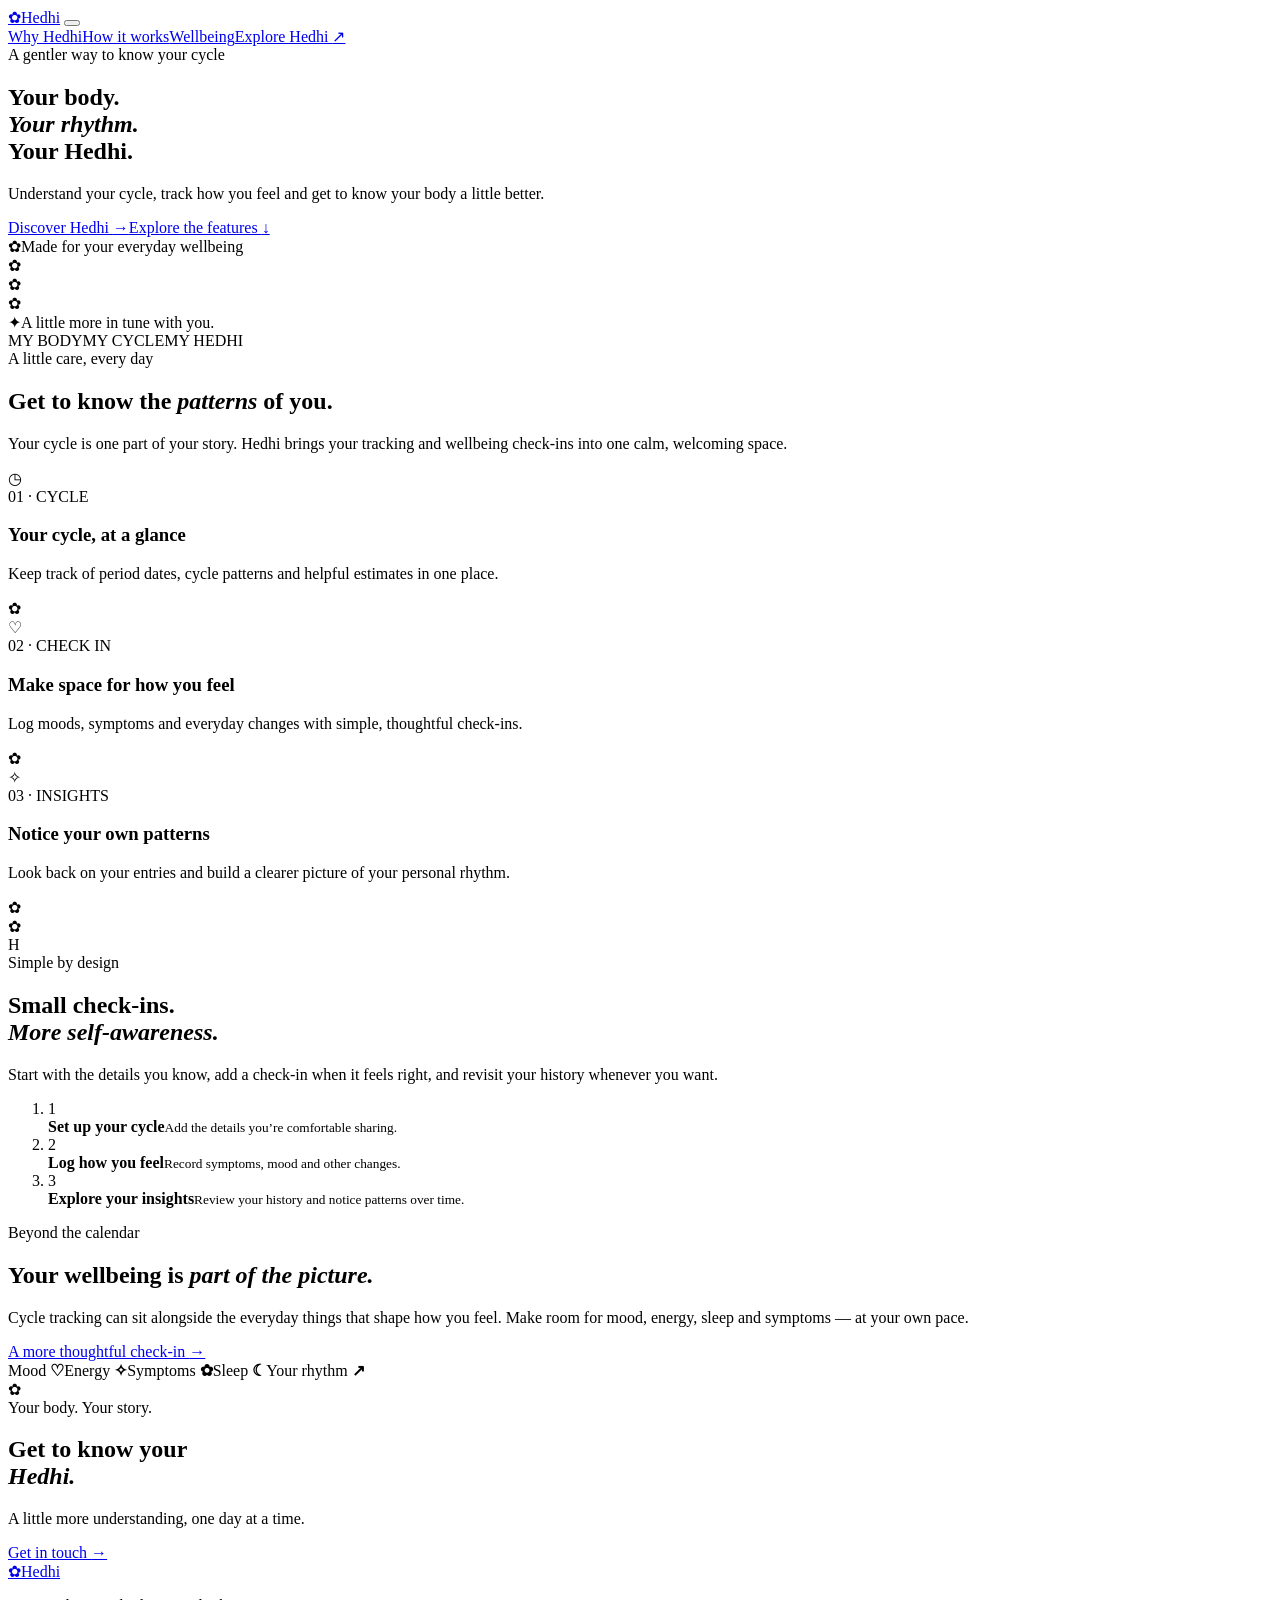
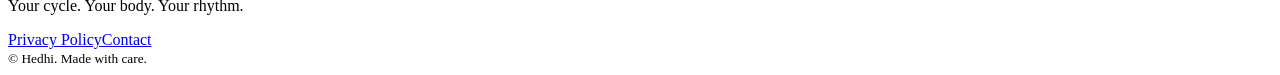
==== index.html @ 860b9f0c "Create Hedhi website homepage" ====
<!doctype html>
<html lang="en-GB">
<head>
  <meta charset="utf-8">
  <meta name="viewport" content="width=device-width, initial-scale=1">
  <meta name="theme-color" content="#fff8fd">
  <meta name="description" content="Hedhi helps you understand your cycle, notice patterns and check in with your wellbeing.">
  <title>Hedhi — Your cycle, your rhythm</title>
  <link rel="icon" href="assets/favicon.svg" type="image/svg+xml">
  <link rel="preconnect" href="https://fonts.googleapis.com">
  <link rel="preconnect" href="https://fonts.gstatic.com" crossorigin>
  <link href="https://fonts.googleapis.com/css2?family=Nunito:wght@400;500;600;700;800;900&display=swap" rel="stylesheet">
  <link rel="stylesheet" href="styles.css">
</head>
<body>
  <header class="site-header">
    <a class="brand" href="index.html" aria-label="Hedhi home"><span class="brand-mark">✿</span><span>Hedhi</span></a>
    <button class="menu-toggle" aria-label="Open navigation" aria-expanded="false"><span></span><span></span></button>
    <nav class="main-nav" aria-label="Main navigation">
      <a href="#features">Why Hedhi</a><a href="#how-it-works">How it works</a><a href="#wellbeing">Wellbeing</a><a class="nav-cta" href="#get-started">Explore Hedhi <span>↗</span></a>
    </nav>
  </header>

  <main>
    <section class="hero">
      <div class="hero-copy">
        <span class="eyebrow"><span class="eyebrow-dot"></span> A gentler way to know your cycle</span>
        <h1>Your body.<br><em>Your rhythm.</em><br>Your Hedhi.</h1>
        <p class="hero-lede">Understand your cycle, track how you feel and get to know your body a little better.</p>
        <div class="hero-actions"><a class="button button-primary" href="#get-started">Discover Hedhi <span>→</span></a><a class="text-link" href="#features">Explore the features <span>↓</span></a></div>
        <div class="hero-note"><span class="note-flower">✿</span><span>Made for your everyday wellbeing</span></div>
      </div>
      <div class="hero-art" aria-label="Illustration of a woman with flowing curly hair">
        <div class="art-orbit orbit-one"></div><div class="art-orbit orbit-two"></div>
        <div class="art-flower flower-a">✿</div><div class="art-flower flower-b">✿</div><div class="art-flower flower-c">✿</div>
        <div class="portrait">
          <div class="portrait-hair"></div><div class="portrait-face"><span class="eye eye-left"></span><span class="eye eye-right"></span><span class="smile"></span><span class="earring"></span></div>
          <div class="portrait-neck"></div><div class="portrait-top"></div><div class="portrait-shawl"></div>
        </div>
        <div class="art-caption"><span class="caption-spark">✦</span><span>A little more in tune with you.</span></div>
      </div>
      <div class="hero-bottom"><span>MY BODY</span><i></i><span>MY CYCLE</span><i></i><span>MY HEDHI</span></div>
    </section>

    <section class="intro section-wrap" id="features">
      <div class="section-heading"><span class="eyebrow">A little care, every day</span><h2>Get to know the <em>patterns</em> of you.</h2><p>Your cycle is one part of your story. Hedhi brings your tracking and wellbeing check-ins into one calm, welcoming space.</p></div>
      <div class="feature-grid">
        <article class="feature-card feature-pink"><div class="feature-icon">◷</div><span class="card-kicker">01 · CYCLE</span><h3>Your cycle, at a glance</h3><p>Keep track of period dates, cycle patterns and helpful estimates in one place.</p><span class="card-flower">✿</span></article>
        <article class="feature-card feature-lilac"><div class="feature-icon">♡</div><span class="card-kicker">02 · CHECK IN</span><h3>Make space for how you feel</h3><p>Log moods, symptoms and everyday changes with simple, thoughtful check-ins.</p><span class="card-flower">✿</span></article>
        <article class="feature-card feature-cream"><div class="feature-icon">✧</div><span class="card-kicker">03 · INSIGHTS</span><h3>Notice your own patterns</h3><p>Look back on your entries and build a clearer picture of your personal rhythm.</p><span class="card-flower">✿</span></article>
      </div>
    </section>

    <section class="how-section" id="how-it-works"><div class="section-wrap how-inner"><div class="how-art"><div class="moon-shape"></div><div class="how-flower">✿</div><div class="how-letter">H</div></div><div class="how-copy"><span class="eyebrow">Simple by design</span><h2>Small check-ins.<br><em>More self-awareness.</em></h2><p>Start with the details you know, add a check-in when it feels right, and revisit your history whenever you want.</p><ol class="steps"><li><span>1</span><div><strong>Set up your cycle</strong><small>Add the details you’re comfortable sharing.</small></div></li><li><span>2</span><div><strong>Log how you feel</strong><small>Record symptoms, mood and other changes.</small></div></li><li><span>3</span><div><strong>Explore your insights</strong><small>Review your history and notice patterns over time.</small></div></li></ol></div></div></section>

    <section class="wellbeing section-wrap" id="wellbeing"><div class="wellbeing-copy"><span class="eyebrow">Beyond the calendar</span><h2>Your wellbeing is <em>part of the picture.</em></h2><p>Cycle tracking can sit alongside the everyday things that shape how you feel. Make room for mood, energy, sleep and symptoms — at your own pace.</p><a class="text-link" href="#get-started">A more thoughtful check-in <span>→</span></a></div><div class="wellbeing-tags"><span class="tag tag-one">Mood <b>♡</b></span><span class="tag tag-two">Energy <b>✧</b></span><span class="tag tag-three">Symptoms <b>✿</b></span><span class="tag tag-four">Sleep <b>☾</b></span><span class="tag tag-five">Your rhythm <b>↗</b></span></div></section>

    <section class="closing" id="get-started"><div class="closing-flower">✿</div><span class="eyebrow">Your body. Your story.</span><h2>Get to know your<br><em>Hedhi.</em></h2><p>A little more understanding, one day at a time.</p><a class="button button-light" href="mailto:hello@bigman.co.ke?subject=Tell%20me%20about%20Hedhi">Get in touch <span>→</span></a></section>
  </main>

  <footer class="site-footer"><a class="brand footer-brand" href="index.html"><span class="brand-mark">✿</span><span>Hedhi</span></a><p>Your cycle. Your body. Your rhythm.</p><div class="footer-links"><a href="privacy.html">Privacy Policy</a><a href="mailto:hello@bigman.co.ke">Contact</a></div><small>© <span id="year"></span> Hedhi. Made with care.</small></footer>
  <script src="script.js"></script>
</body>
</html>
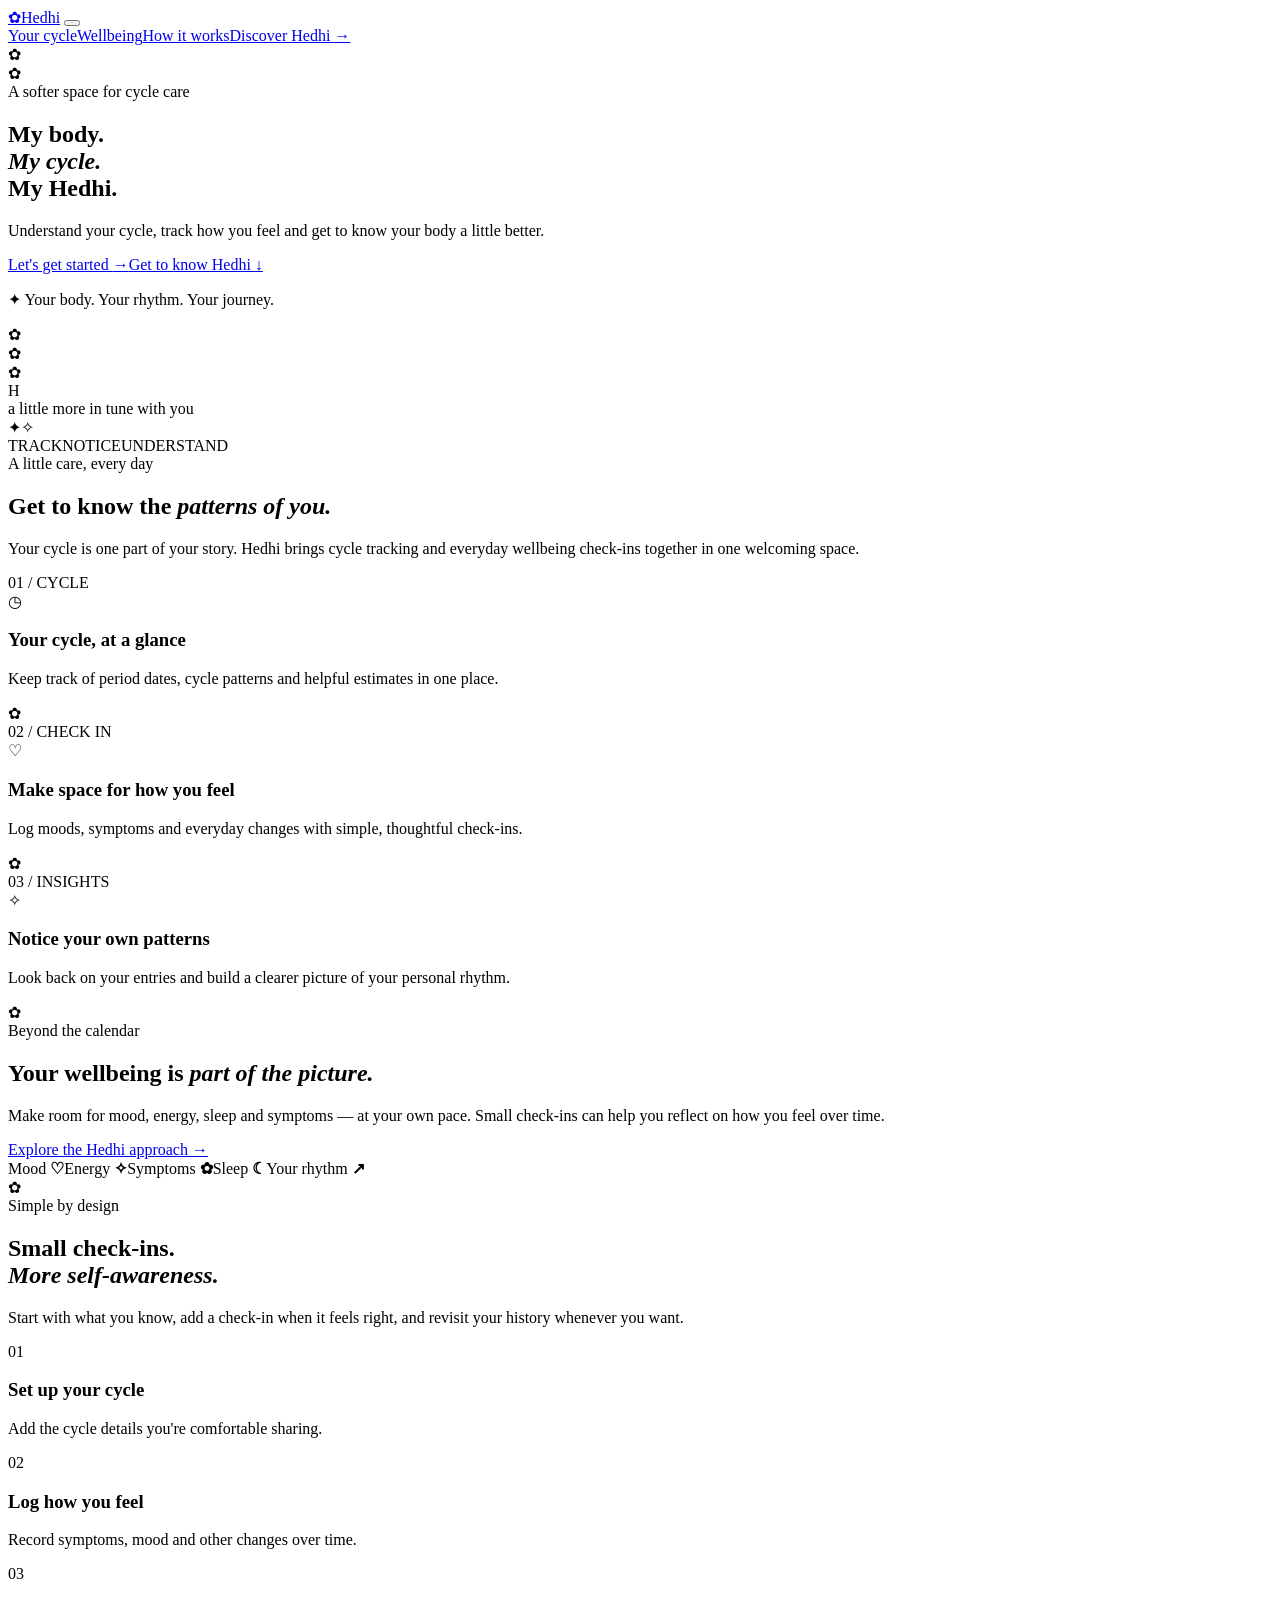
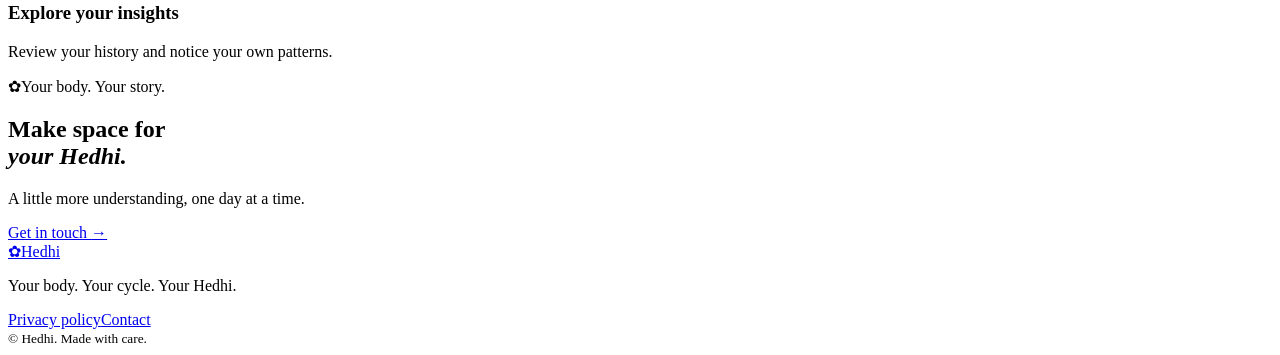
==== commit e82811c4: "Refresh Hedhi website to match app identity" ====
--- a/index.html
+++ b/index.html
@@ -4,8 +4,8 @@
   <meta charset="utf-8">
   <meta name="viewport" content="width=device-width, initial-scale=1">
   <meta name="theme-color" content="#fff8fd">
-  <meta name="description" content="Hedhi helps you understand your cycle, notice patterns and check in with your wellbeing.">
-  <title>Hedhi — Your cycle, your rhythm</title>
+  <meta name="description" content="Meet Hedhi: a gentler space to understand your cycle, track how you feel and get to know your body.">
+  <title>Hedhi — Your body. Your cycle. Your Hedhi.</title>
   <link rel="icon" href="assets/favicon.svg" type="image/svg+xml">
   <link rel="preconnect" href="https://fonts.googleapis.com">
   <link rel="preconnect" href="https://fonts.gstatic.com" crossorigin>
@@ -14,51 +14,44 @@
 </head>
 <body>
   <header class="site-header">
-    <a class="brand" href="index.html" aria-label="Hedhi home"><span class="brand-mark">✿</span><span>Hedhi</span></a>
-    <button class="menu-toggle" aria-label="Open navigation" aria-expanded="false"><span></span><span></span></button>
-    <nav class="main-nav" aria-label="Main navigation">
-      <a href="#features">Why Hedhi</a><a href="#how-it-works">How it works</a><a href="#wellbeing">Wellbeing</a><a class="nav-cta" href="#get-started">Explore Hedhi <span>↗</span></a>
+    <a class="brand" href="index.html" aria-label="Hedhi home"><span class="brand-flower">✿</span><span>Hedhi</span></a>
+    <button class="menu-toggle" aria-label="Open navigation" aria-expanded="false" aria-controls="main-nav"><span></span><span></span></button>
+    <nav class="main-nav" id="main-nav" aria-label="Main navigation">
+      <a href="#your-cycle">Your cycle</a><a href="#wellbeing">Wellbeing</a><a href="#how-it-works">How it works</a><a class="nav-pill" href="#get-started">Discover Hedhi <span>→</span></a>
     </nav>
   </header>
-
   <main>
     <section class="hero">
+      <div class="hero-flower flower-left">✿</div><div class="hero-flower flower-right">✿</div>
       <div class="hero-copy">
-        <span class="eyebrow"><span class="eyebrow-dot"></span> A gentler way to know your cycle</span>
-        <h1>Your body.<br><em>Your rhythm.</em><br>Your Hedhi.</h1>
+        <span class="eyebrow"><i></i> A softer space for cycle care</span>
+        <h1>My body.<br><em>My cycle.</em><br>My Hedhi.</h1>
+        <span class="headline-underline" aria-hidden="true"></span>
         <p class="hero-lede">Understand your cycle, track how you feel and get to know your body a little better.</p>
-        <div class="hero-actions"><a class="button button-primary" href="#get-started">Discover Hedhi <span>→</span></a><a class="text-link" href="#features">Explore the features <span>↓</span></a></div>
-        <div class="hero-note"><span class="note-flower">✿</span><span>Made for your everyday wellbeing</span></div>
+        <div class="hero-actions"><a class="button button-primary" href="#get-started">Let's get started <span>→</span></a><a class="quiet-link" href="#your-cycle">Get to know Hedhi <span>↓</span></a></div>
+        <p class="hero-footnote"><span>✦</span> Your body. Your rhythm. Your journey.</p>
       </div>
-      <div class="hero-art" aria-label="Illustration of a woman with flowing curly hair">
-        <div class="art-orbit orbit-one"></div><div class="art-orbit orbit-two"></div>
-        <div class="art-flower flower-a">✿</div><div class="art-flower flower-b">✿</div><div class="art-flower flower-c">✿</div>
-        <div class="portrait">
-          <div class="portrait-hair"></div><div class="portrait-face"><span class="eye eye-left"></span><span class="eye eye-right"></span><span class="smile"></span><span class="earring"></span></div>
-          <div class="portrait-neck"></div><div class="portrait-top"></div><div class="portrait-shawl"></div>
-        </div>
-        <div class="art-caption"><span class="caption-spark">✦</span><span>A little more in tune with you.</span></div>
+      <div class="hero-visual" aria-label="Decorative illustration inspired by Hedhi's floral identity">
+        <div class="visual-halo"></div><div class="visual-ring"></div>
+        <div class="visual-bloom bloom-one">✿</div><div class="visual-bloom bloom-two">✿</div><div class="visual-bloom bloom-three">✿</div>
+        <div class="visual-card"><div class="visual-monogram">H</div><div class="visual-word">a little more in tune with you</div></div>
+        <span class="visual-spark spark-one">✦</span><span class="visual-spark spark-two">✧</span>
       </div>
-      <div class="hero-bottom"><span>MY BODY</span><i></i><span>MY CYCLE</span><i></i><span>MY HEDHI</span></div>
+      <div class="hero-bottom"><span>TRACK</span><i></i><span>NOTICE</span><i></i><span>UNDERSTAND</span></div>
     </section>
-
-    <section class="intro section-wrap" id="features">
-      <div class="section-heading"><span class="eyebrow">A little care, every day</span><h2>Get to know the <em>patterns</em> of you.</h2><p>Your cycle is one part of your story. Hedhi brings your tracking and wellbeing check-ins into one calm, welcoming space.</p></div>
+    <section class="section section-cycle" id="your-cycle">
+      <div class="section-intro"><span class="eyebrow">A little care, every day</span><h2>Get to know the <em>patterns of you.</em></h2><p>Your cycle is one part of your story. Hedhi brings cycle tracking and everyday wellbeing check-ins together in one welcoming space.</p></div>
       <div class="feature-grid">
-        <article class="feature-card feature-pink"><div class="feature-icon">◷</div><span class="card-kicker">01 · CYCLE</span><h3>Your cycle, at a glance</h3><p>Keep track of period dates, cycle patterns and helpful estimates in one place.</p><span class="card-flower">✿</span></article>
-        <article class="feature-card feature-lilac"><div class="feature-icon">♡</div><span class="card-kicker">02 · CHECK IN</span><h3>Make space for how you feel</h3><p>Log moods, symptoms and everyday changes with simple, thoughtful check-ins.</p><span class="card-flower">✿</span></article>
-        <article class="feature-card feature-cream"><div class="feature-icon">✧</div><span class="card-kicker">03 · INSIGHTS</span><h3>Notice your own patterns</h3><p>Look back on your entries and build a clearer picture of your personal rhythm.</p><span class="card-flower">✿</span></article>
+        <article class="feature-card card-rose"><span class="feature-number">01 / CYCLE</span><div class="feature-symbol">◷</div><h3>Your cycle, at a glance</h3><p>Keep track of period dates, cycle patterns and helpful estimates in one place.</p><span class="card-decoration">✿</span></article>
+        <article class="feature-card card-lilac"><span class="feature-number">02 / CHECK IN</span><div class="feature-symbol">♡</div><h3>Make space for how you feel</h3><p>Log moods, symptoms and everyday changes with simple, thoughtful check-ins.</p><span class="card-decoration">✿</span></article>
+        <article class="feature-card card-cream"><span class="feature-number">03 / INSIGHTS</span><div class="feature-symbol">✧</div><h3>Notice your own patterns</h3><p>Look back on your entries and build a clearer picture of your personal rhythm.</p><span class="card-decoration">✿</span></article>
       </div>
     </section>
-
-    <section class="how-section" id="how-it-works"><div class="section-wrap how-inner"><div class="how-art"><div class="moon-shape"></div><div class="how-flower">✿</div><div class="how-letter">H</div></div><div class="how-copy"><span class="eyebrow">Simple by design</span><h2>Small check-ins.<br><em>More self-awareness.</em></h2><p>Start with the details you know, add a check-in when it feels right, and revisit your history whenever you want.</p><ol class="steps"><li><span>1</span><div><strong>Set up your cycle</strong><small>Add the details you’re comfortable sharing.</small></div></li><li><span>2</span><div><strong>Log how you feel</strong><small>Record symptoms, mood and other changes.</small></div></li><li><span>3</span><div><strong>Explore your insights</strong><small>Review your history and notice patterns over time.</small></div></li></ol></div></div></section>
-
-    <section class="wellbeing section-wrap" id="wellbeing"><div class="wellbeing-copy"><span class="eyebrow">Beyond the calendar</span><h2>Your wellbeing is <em>part of the picture.</em></h2><p>Cycle tracking can sit alongside the everyday things that shape how you feel. Make room for mood, energy, sleep and symptoms — at your own pace.</p><a class="text-link" href="#get-started">A more thoughtful check-in <span>→</span></a></div><div class="wellbeing-tags"><span class="tag tag-one">Mood <b>♡</b></span><span class="tag tag-two">Energy <b>✧</b></span><span class="tag tag-three">Symptoms <b>✿</b></span><span class="tag tag-four">Sleep <b>☾</b></span><span class="tag tag-five">Your rhythm <b>↗</b></span></div></section>
-
-    <section class="closing" id="get-started"><div class="closing-flower">✿</div><span class="eyebrow">Your body. Your story.</span><h2>Get to know your<br><em>Hedhi.</em></h2><p>A little more understanding, one day at a time.</p><a class="button button-light" href="mailto:hello@bigman.co.ke?subject=Tell%20me%20about%20Hedhi">Get in touch <span>→</span></a></section>
+    <section class="wellbeing-section" id="wellbeing"><div class="wellbeing-inner"><div><span class="eyebrow">Beyond the calendar</span><h2>Your wellbeing is <em>part of the picture.</em></h2><p>Make room for mood, energy, sleep and symptoms — at your own pace. Small check-ins can help you reflect on how you feel over time.</p><a class="quiet-link" href="#how-it-works">Explore the Hedhi approach <span>→</span></a></div><div class="wellbeing-cloud"><span class="well-tag tag-mood">Mood <b>♡</b></span><span class="well-tag tag-energy">Energy <b>✧</b></span><span class="well-tag tag-symptoms">Symptoms <b>✿</b></span><span class="well-tag tag-sleep">Sleep <b>☾</b></span><span class="well-tag tag-you">Your rhythm <b>↗</b></span><div class="cloud-flower">✿</div></div></div></section>
+    <section class="section how-section" id="how-it-works"><div class="section-intro"><span class="eyebrow">Simple by design</span><h2>Small check-ins.<br><em>More self-awareness.</em></h2><p>Start with what you know, add a check-in when it feels right, and revisit your history whenever you want.</p></div><div class="steps-grid"><article><span>01</span><h3>Set up your cycle</h3><p>Add the cycle details you're comfortable sharing.</p></article><article><span>02</span><h3>Log how you feel</h3><p>Record symptoms, mood and other changes over time.</p></article><article><span>03</span><h3>Explore your insights</h3><p>Review your history and notice your own patterns.</p></article></div></section>
+    <section class="closing" id="get-started"><span class="closing-flower">✿</span><span class="eyebrow">Your body. Your story.</span><h2>Make space for<br><em>your Hedhi.</em></h2><p>A little more understanding, one day at a time.</p><a class="button button-light" href="mailto:hello@bigman.co.ke?subject=Tell%20me%20about%20Hedhi">Get in touch <span>→</span></a></section>
   </main>
-
-  <footer class="site-footer"><a class="brand footer-brand" href="index.html"><span class="brand-mark">✿</span><span>Hedhi</span></a><p>Your cycle. Your body. Your rhythm.</p><div class="footer-links"><a href="privacy.html">Privacy Policy</a><a href="mailto:hello@bigman.co.ke">Contact</a></div><small>© <span id="year"></span> Hedhi. Made with care.</small></footer>
+  <footer class="site-footer"><a class="brand" href="index.html"><span class="brand-flower">✿</span><span>Hedhi</span></a><p>Your body. Your cycle. Your Hedhi.</p><nav aria-label="Footer"><a href="privacy.html">Privacy policy</a><a href="mailto:hello@bigman.co.ke">Contact</a></nav><small>© <span data-year></span> Hedhi. Made with care.</small></footer>
   <script src="script.js"></script>
 </body>
 </html>
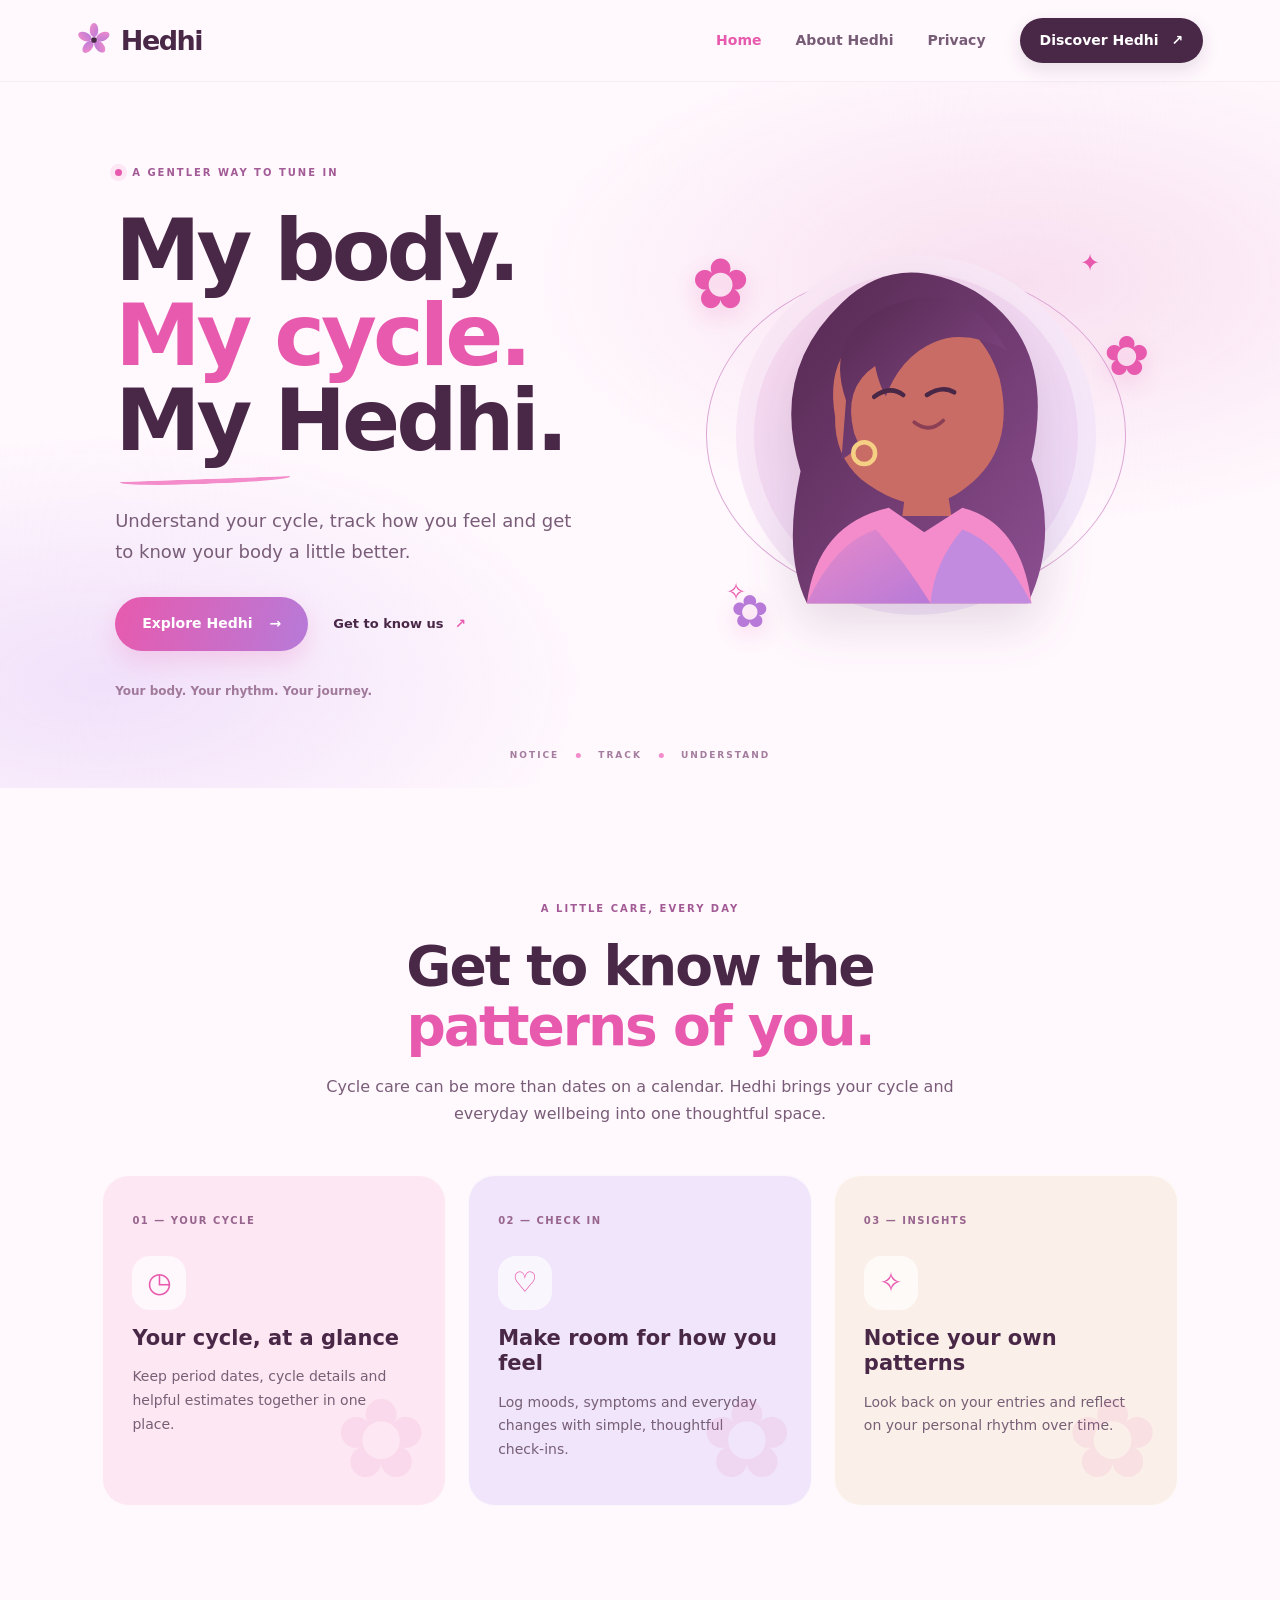
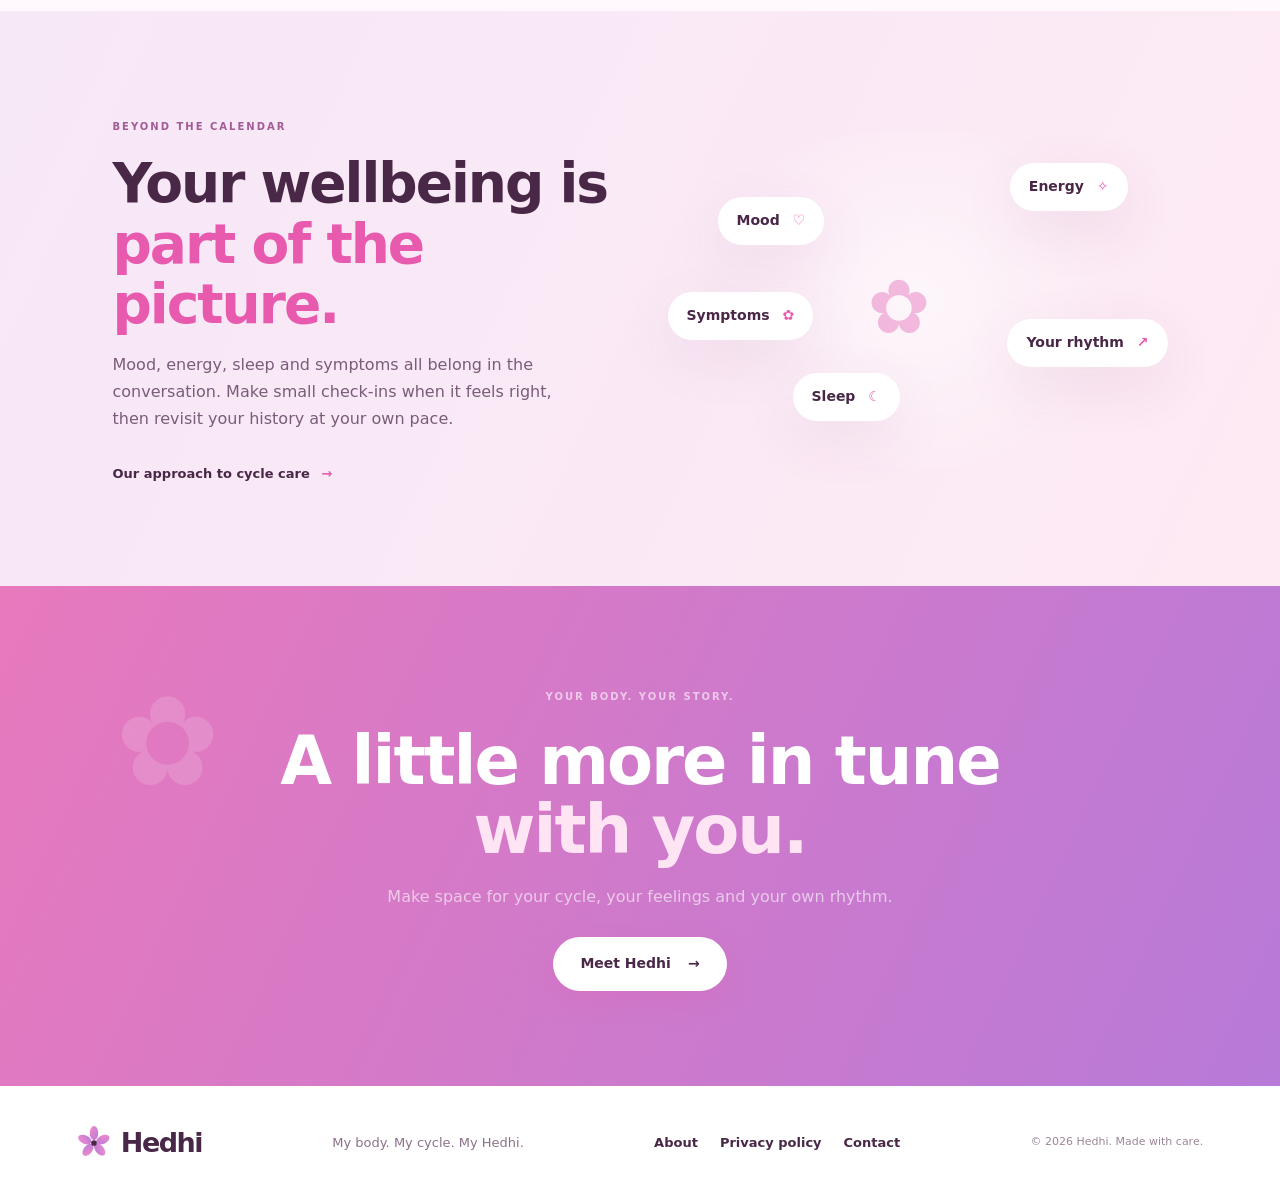
==== commit c5378c35: "Build polished three-page Hedhi website and local-first privacy policy" ====
--- a/index.html
+++ b/index.html
@@ -1,57 +1,21 @@
 <!doctype html>
 <html lang="en-GB">
 <head>
-  <meta charset="utf-8">
-  <meta name="viewport" content="width=device-width, initial-scale=1">
-  <meta name="theme-color" content="#fff8fd">
-  <meta name="description" content="Meet Hedhi: a gentler space to understand your cycle, track how you feel and get to know your body.">
-  <title>Hedhi — Your body. Your cycle. Your Hedhi.</title>
-  <link rel="icon" href="assets/favicon.svg" type="image/svg+xml">
-  <link rel="preconnect" href="https://fonts.googleapis.com">
-  <link rel="preconnect" href="https://fonts.gstatic.com" crossorigin>
-  <link href="https://fonts.googleapis.com/css2?family=Nunito:wght@400;500;600;700;800;900&display=swap" rel="stylesheet">
-  <link rel="stylesheet" href="styles.css">
+<meta charset="utf-8"><meta name="viewport" content="width=device-width,initial-scale=1">
+<meta name="theme-color" content="#fff8fd"><meta name="description" content="Hedhi helps you understand your cycle, track how you feel and get to know your body a little better.">
+<title>Hedhi — My body. My cycle. My Hedhi.</title><link rel="icon" href="assets/favicon.svg" type="image/svg+xml"><link rel="stylesheet" href="styles.css">
 </head>
 <body>
-  <header class="site-header">
-    <a class="brand" href="index.html" aria-label="Hedhi home"><span class="brand-flower">✿</span><span>Hedhi</span></a>
-    <button class="menu-toggle" aria-label="Open navigation" aria-expanded="false" aria-controls="main-nav"><span></span><span></span></button>
-    <nav class="main-nav" id="main-nav" aria-label="Main navigation">
-      <a href="#your-cycle">Your cycle</a><a href="#wellbeing">Wellbeing</a><a href="#how-it-works">How it works</a><a class="nav-pill" href="#get-started">Discover Hedhi <span>→</span></a>
-    </nav>
-  </header>
-  <main>
-    <section class="hero">
-      <div class="hero-flower flower-left">✿</div><div class="hero-flower flower-right">✿</div>
-      <div class="hero-copy">
-        <span class="eyebrow"><i></i> A softer space for cycle care</span>
-        <h1>My body.<br><em>My cycle.</em><br>My Hedhi.</h1>
-        <span class="headline-underline" aria-hidden="true"></span>
-        <p class="hero-lede">Understand your cycle, track how you feel and get to know your body a little better.</p>
-        <div class="hero-actions"><a class="button button-primary" href="#get-started">Let's get started <span>→</span></a><a class="quiet-link" href="#your-cycle">Get to know Hedhi <span>↓</span></a></div>
-        <p class="hero-footnote"><span>✦</span> Your body. Your rhythm. Your journey.</p>
-      </div>
-      <div class="hero-visual" aria-label="Decorative illustration inspired by Hedhi's floral identity">
-        <div class="visual-halo"></div><div class="visual-ring"></div>
-        <div class="visual-bloom bloom-one">✿</div><div class="visual-bloom bloom-two">✿</div><div class="visual-bloom bloom-three">✿</div>
-        <div class="visual-card"><div class="visual-monogram">H</div><div class="visual-word">a little more in tune with you</div></div>
-        <span class="visual-spark spark-one">✦</span><span class="visual-spark spark-two">✧</span>
-      </div>
-      <div class="hero-bottom"><span>TRACK</span><i></i><span>NOTICE</span><i></i><span>UNDERSTAND</span></div>
-    </section>
-    <section class="section section-cycle" id="your-cycle">
-      <div class="section-intro"><span class="eyebrow">A little care, every day</span><h2>Get to know the <em>patterns of you.</em></h2><p>Your cycle is one part of your story. Hedhi brings cycle tracking and everyday wellbeing check-ins together in one welcoming space.</p></div>
-      <div class="feature-grid">
-        <article class="feature-card card-rose"><span class="feature-number">01 / CYCLE</span><div class="feature-symbol">◷</div><h3>Your cycle, at a glance</h3><p>Keep track of period dates, cycle patterns and helpful estimates in one place.</p><span class="card-decoration">✿</span></article>
-        <article class="feature-card card-lilac"><span class="feature-number">02 / CHECK IN</span><div class="feature-symbol">♡</div><h3>Make space for how you feel</h3><p>Log moods, symptoms and everyday changes with simple, thoughtful check-ins.</p><span class="card-decoration">✿</span></article>
-        <article class="feature-card card-cream"><span class="feature-number">03 / INSIGHTS</span><div class="feature-symbol">✧</div><h3>Notice your own patterns</h3><p>Look back on your entries and build a clearer picture of your personal rhythm.</p><span class="card-decoration">✿</span></article>
-      </div>
-    </section>
-    <section class="wellbeing-section" id="wellbeing"><div class="wellbeing-inner"><div><span class="eyebrow">Beyond the calendar</span><h2>Your wellbeing is <em>part of the picture.</em></h2><p>Make room for mood, energy, sleep and symptoms — at your own pace. Small check-ins can help you reflect on how you feel over time.</p><a class="quiet-link" href="#how-it-works">Explore the Hedhi approach <span>→</span></a></div><div class="wellbeing-cloud"><span class="well-tag tag-mood">Mood <b>♡</b></span><span class="well-tag tag-energy">Energy <b>✧</b></span><span class="well-tag tag-symptoms">Symptoms <b>✿</b></span><span class="well-tag tag-sleep">Sleep <b>☾</b></span><span class="well-tag tag-you">Your rhythm <b>↗</b></span><div class="cloud-flower">✿</div></div></div></section>
-    <section class="section how-section" id="how-it-works"><div class="section-intro"><span class="eyebrow">Simple by design</span><h2>Small check-ins.<br><em>More self-awareness.</em></h2><p>Start with what you know, add a check-in when it feels right, and revisit your history whenever you want.</p></div><div class="steps-grid"><article><span>01</span><h3>Set up your cycle</h3><p>Add the cycle details you're comfortable sharing.</p></article><article><span>02</span><h3>Log how you feel</h3><p>Record symptoms, mood and other changes over time.</p></article><article><span>03</span><h3>Explore your insights</h3><p>Review your history and notice your own patterns.</p></article></div></section>
-    <section class="closing" id="get-started"><span class="closing-flower">✿</span><span class="eyebrow">Your body. Your story.</span><h2>Make space for<br><em>your Hedhi.</em></h2><p>A little more understanding, one day at a time.</p><a class="button button-light" href="mailto:hello@bigman.co.ke?subject=Tell%20me%20about%20Hedhi">Get in touch <span>→</span></a></section>
-  </main>
-  <footer class="site-footer"><a class="brand" href="index.html"><span class="brand-flower">✿</span><span>Hedhi</span></a><p>Your body. Your cycle. Your Hedhi.</p><nav aria-label="Footer"><a href="privacy.html">Privacy policy</a><a href="mailto:hello@bigman.co.ke">Contact</a></nav><small>© <span data-year></span> Hedhi. Made with care.</small></footer>
-  <script src="script.js"></script>
-</body>
-</html>+<header class="header"><a class="brand" href="index.html" aria-label="Hedhi home"><img src="assets/hedhi-mark.svg" alt=""><span>Hedhi</span></a><button class="menu" aria-label="Open menu" aria-expanded="false" aria-controls="nav"><i></i><i></i></button><nav id="nav"><a class="active" href="index.html">Home</a><a href="about.html">About Hedhi</a><a href="privacy.html">Privacy</a><a class="nav-cta" href="#discover">Discover Hedhi <span>↗</span></a></nav></header>
+<main>
+<section class="hero">
+<div class="hero-copy"><span class="eyebrow"><b></b> A gentler way to tune in</span><h1>My body.<br><em>My cycle.</em><br>My Hedhi.</h1><div class="underline"></div><p class="lead">Understand your cycle, track how you feel and get to know your body a little better.</p><div class="actions"><a class="button" href="#discover">Explore Hedhi <span>→</span></a><a class="text-link" href="about.html">Get to know us <span>↗</span></a></div><p class="micro">Your body. Your rhythm. Your journey.</p></div>
+<div class="hero-art" aria-label="Hedhi floral illustration"><div class="art-orbit"></div><div class="art-disc"></div><div class="art-flower flower-a">✿</div><div class="art-flower flower-b">✿</div><div class="art-flower flower-c">✿</div><div class="profile-art"><svg viewBox="0 0 330 390" role="img" aria-label="Stylised feminine profile illustration"><defs><linearGradient id="hair" x1="0" y1="0" x2="1" y2="1"><stop stop-color="#54284f"/><stop offset="1" stop-color="#8c4e91"/></linearGradient><linearGradient id="wrap" x1="0" y1="0" x2="1" y2="1"><stop stop-color="#e98ac8"/><stop offset="1" stop-color="#b77ad8"/></linearGradient></defs><path d="M45 380Q18 325 38 235Q4 125 83 50Q145-10 230 37Q321 94 292 222Q324 305 288 380Z" fill="url(#hair)"/><path d="M76 175Q61 87 147 66Q231 50 257 133Q275 210 221 252Q170 294 105 244Q75 218 76 175Z" fill="#c96c65"/><path d="M88 157Q62 81 139 52Q220 20 265 102Q219 78 185 93Q147 109 130 157Q110 208 83 222Z" fill="url(#hair)"/><path d="M97 193Q84 143 120 119Q129 164 158 177Q188 191 235 165Q249 213 211 248Q160 282 115 237Z" fill="#c96c65"/><path d="M119 153Q136 140 151 151" fill="none" stroke="#492747" stroke-width="5" stroke-linecap="round"/><path d="M177 151Q194 140 207 148" fill="none" stroke="#492747" stroke-width="5" stroke-linecap="round"/><path d="M163 181Q180 194 195 179" fill="none" stroke="#8b3f54" stroke-width="4" stroke-linecap="round"/><path d="M155 244L150 284 204 284 197 240" fill="#c96c65"/><path d="M45 380Q56 293 135 275L174 302 216 275Q281 292 292 380Z" fill="#f48ccb"/><path d="M45 380Q76 313 121 299Q153 335 181 380Z" fill="url(#wrap)"/><path d="M292 380Q257 313 216 299Q185 335 181 380Z" fill="#c38be0"/><circle cx="108" cy="215" r="12" fill="none" stroke="#f5cf83" stroke-width="5"/></svg></div><span class="spark s-one">✦</span><span class="spark s-two">✧</span></div>
+<div class="hero-bottom"><span>NOTICE</span><i></i><span>TRACK</span><i></i><span>UNDERSTAND</span></div>
+</section>
+<section class="section intro" id="discover"><div class="section-heading"><span class="eyebrow">A little care, every day</span><h2>Get to know the<br><em>patterns of you.</em></h2><p>Cycle care can be more than dates on a calendar. Hedhi brings your cycle and everyday wellbeing into one thoughtful space.</p></div><div class="cards"><article class="feature rose-card"><span class="card-index">01 — YOUR CYCLE</span><div class="icon">◷</div><h3>Your cycle, at a glance</h3><p>Keep period dates, cycle details and helpful estimates together in one place.</p><span class="decoration">✿</span></article><article class="feature lilac-card"><span class="card-index">02 — CHECK IN</span><div class="icon">♡</div><h3>Make room for how you feel</h3><p>Log moods, symptoms and everyday changes with simple, thoughtful check-ins.</p><span class="decoration">✿</span></article><article class="feature peach-card"><span class="card-index">03 — INSIGHTS</span><div class="icon">✧</div><h3>Notice your own patterns</h3><p>Look back on your entries and reflect on your personal rhythm over time.</p><span class="decoration">✿</span></article></div></section>
+<section class="wellbeing"><div class="well-copy"><span class="eyebrow">Beyond the calendar</span><h2>Your wellbeing is<br><em>part of the picture.</em></h2><p>Mood, energy, sleep and symptoms all belong in the conversation. Make small check-ins when it feels right, then revisit your history at your own pace.</p><a class="text-link" href="about.html">Our approach to cycle care <span>→</span></a></div><div class="well-art"><span class="well-pill p1">Mood <b>♡</b></span><span class="well-pill p2">Energy <b>✧</b></span><span class="well-pill p3">Symptoms <b>✿</b></span><span class="well-pill p4">Sleep <b>☾</b></span><span class="well-pill p5">Your rhythm <b>↗</b></span><div class="well-flower">✿</div></div></section>
+<section class="closing"><span class="closing-flower">✿</span><span class="eyebrow">Your body. Your story.</span><h2>A little more in tune<br><em>with you.</em></h2><p>Make space for your cycle, your feelings and your own rhythm.</p><a class="button button-light" href="about.html">Meet Hedhi <span>→</span></a></section>
+</main>
+<footer class="footer"><a class="brand" href="index.html"><img src="assets/hedhi-mark.svg" alt=""><span>Hedhi</span></a><p>My body. My cycle. My Hedhi.</p><nav><a href="about.html">About</a><a href="privacy.html">Privacy policy</a><a href="mailto:hello@bigman.co.ke">Contact</a></nav><small>© <span data-year></span> Hedhi. Made with care.</small></footer><script src="script.js"></script>
+</body></html>
--- a/styles.css
+++ b/styles.css
@@ -0,0 +1 @@
+:root{--pink:#f48ccb;--rose:#e75aae;--lav:#b77ad8;--lav2:#ddb8f2;--cream:#fff8fd;--plum:#492747;--ink:#382039;--muted:#795d78;--line:#eadce9;--shadow:0 18px 55px #8b4a8719;--font:"Nunito", "Avenir Next", Avenir, system-ui, sans-serif}*{box-sizing:border-box}html{scroll-behavior:smooth;scroll-padding-top:100px}body{margin:0;background:var(--cream);color:var(--plum);font:16px/1.7 var(--font)}a{color:inherit;text-decoration:none}button{font:inherit}.header{height:82px;padding:0 max(6vw,24px);display:flex;align-items:center;justify-content:space-between;position:sticky;top:0;z-index:20;background:#fff8fdec;backdrop-filter:blur(16px);border-bottom:1px solid #4927470c}.brand{display:inline-flex;align-items:center;gap:10px;font-size:27px;font-weight:900;letter-spacing:-1.5px}.brand img{width:34px;height:38px;object-fit:contain}.header nav{display:flex;align-items:center;gap:34px;font-size:14px;font-weight:800}.header nav>a:not(.nav-cta){color:#775c76}.header nav>a.active,.header nav>a:hover{color:var(--rose)}.nav-cta{background:var(--plum);color:white;padding:11px 20px;border-radius:99px;box-shadow:0 7px 18px #49274720}.nav-cta span{margin-left:8px}.menu{display:none}.hero{min-height:690px;padding:75px max(9vw,30px) 75px;display:grid;grid-template-columns:1.05fr .95fr;align-items:center;position:relative;overflow:hidden;background:radial-gradient(ellipse at 80% 28%,#f8dff0 0,transparent 34%),radial-gradient(ellipse at 8% 85%,#f1e0fa 0,transparent 29%),var(--cream)}.hero-copy{max-width:570px;position:relative;z-index:2}.eyebrow{display:inline-flex;align-items:center;gap:10px;text-transform:uppercase;letter-spacing:2px;font-size:10px;font-weight:900;color:#a35b96}.eyebrow b{width:7px;height:7px;border-radius:50%;background:var(--rose);box-shadow:0 0 0 5px #e75aae1c}.hero h1,.page-hero h1{font-size:clamp(58px,6.7vw,88px);line-height:.99;letter-spacing:-4px;margin:24px 0 12px;font-weight:900}.hero h1 em,.section-heading h2 em,.wellbeing h2 em,.page-hero h1 em,.story-copy h2 em,.about-disclaimer h2 em{font-style:normal;color:var(--rose)}.underline{width:170px;height:9px;border-bottom:5px solid var(--pink);border-radius:50%;transform:rotate(-2deg);margin:10px 0 22px 5px}.lead{max-width:460px;color:var(--muted);font-size:18px}.actions{display:flex;align-items:center;gap:25px;margin-top:30px}.button{min-height:54px;padding:0 27px;border-radius:99px;display:inline-flex;align-items:center;justify-content:center;gap:17px;background:linear-gradient(105deg,var(--rose),var(--lav));color:white;font-size:14px;font-weight:900;box-shadow:0 10px 24px #e75aae35;transition:transform .2s,box-shadow .2s}.button:hover{transform:translateY(-3px);box-shadow:0 15px 28px #e75aae45}.text-link{font-size:13px;font-weight:900}.text-link span{color:var(--rose);margin-left:7px}.micro{font-size:12px;font-weight:800;color:#a17a9b;margin-top:30px}.hero-art{height:480px;position:relative;display:grid;place-items:center}.art-orbit{position:absolute;width:420px;height:420px;border:1px solid #dca6d5;border-radius:50%;transform:scaleY(.8) rotate(-18deg)}.art-disc{position:absolute;width:360px;aspect-ratio:1;border-radius:50%;background:linear-gradient(145deg,#f8d9ed,#e9d8f8);box-shadow:inset 0 0 0 18px #ffffff5c}.profile-art{position:relative;z-index:1;width:300px;height:370px;filter:drop-shadow(0 20px 24px #60325b27)}.profile-art svg{width:100%;height:100%}.art-flower{position:absolute;z-index:2;color:var(--rose);text-shadow:0 8px 20px #e75aae3d}.flower-a{font-size:70px;top:30px;left:5%}.flower-b{font-size:55px;right:3%;top:24%}.flower-c{font-size:45px;left:13%;bottom:25px;color:var(--lav)}.spark{position:absolute;color:var(--rose);font-size:24px}.s-one{right:13%;top:10%}.s-two{left:12%;bottom:13%}.hero-bottom{position:absolute;bottom:25px;left:50%;transform:translateX(-50%);display:flex;align-items:center;gap:17px;font-size:9px;font-weight:900;letter-spacing:2px;color:#a47c9e}.hero-bottom i{width:5px;height:5px;border-radius:50%;background:var(--pink)}.section{padding:105px max(8vw,25px)}.section-heading{text-align:center;max-width:640px;margin:0 auto 48px}.section-heading h2,.wellbeing h2,.story-copy h2,.about-disclaimer h2{font-size:clamp(37px,4.4vw,55px);line-height:1.1;letter-spacing:-2px;margin:15px 0}.section-heading p,.wellbeing p,.story-copy p,.page-hero p,.about-disclaimer p{color:var(--muted);font-size:16px}.cards{max-width:1120px;margin:auto;display:grid;grid-template-columns:repeat(3,1fr);gap:22px}.feature{min-height:285px;border-radius:27px;padding:29px;position:relative;overflow:hidden;border:1px solid #ffffffb5}.rose-card{background:#fde7f3}.lilac-card{background:#f0e5fa}.peach-card{background:#fbf0e9}.card-index{font-size:10px;letter-spacing:1.5px;font-weight:900;color:#98658e}.icon{width:54px;height:54px;border-radius:18px;background:#ffffffad;display:grid;place-items:center;font-size:28px;color:var(--rose);margin:24px 0 16px}.feature h3{font-size:21px;line-height:1.2;margin:0 0 9px}.feature p{max-width:270px;color:#775f76;font-size:14px}.decoration{position:absolute;right:18px;bottom:-28px;font-size:110px;color:#e75aae18}.wellbeing{padding:100px max(8vw,25px);background:linear-gradient(115deg,#f7e8f8,#fdeaf3);display:grid;grid-template-columns:1fr 1fr;align-items:center;gap:55px}.well-copy{max-width:500px;justify-self:end}.wellbeing p{max-width:460px;margin-bottom:27px}.well-art{height:340px;max-width:500px;width:100%;position:relative;border-radius:50%;background:radial-gradient(circle,#fff9,transparent 67%)}.well-pill{position:absolute;background:white;border-radius:99px;padding:12px 19px;font-size:14px;font-weight:900;box-shadow:var(--shadow)}.well-pill b{color:var(--rose);margin-left:8px}.p1{top:20%;left:10%}.p2{top:10%;right:8%}.p3{top:48%;left:0}.p4{bottom:14%;left:25%}.p5{right:0;bottom:30%}.well-flower{position:absolute;top:34%;left:40%;font-size:75px;color:#e77cbf80}.closing{padding:95px 24px;text-align:center;position:relative;overflow:hidden;background:linear-gradient(115deg,#e879bd,#b77ad8);color:white}.closing .eyebrow{color:#fff9}.closing h2{font-size:clamp(43px,6vw,67px);line-height:1.03;letter-spacing:-2px;margin:18px 0}.closing h2 em{font-style:normal;color:#ffe4f4}.closing p{color:#fff9;margin-bottom:27px}.button-light{background:white;color:var(--plum)}.closing-flower{position:absolute;left:9%;top:10%;font-size:125px;color:#ffffff26}.footer{padding:34px max(6vw,24px);display:flex;align-items:center;justify-content:space-between;gap:18px;flex-wrap:wrap;background:#fff}.footer p{margin:0;color:#8b7188;font-size:13px}.footer nav{display:flex;gap:22px;font-size:13px;font-weight:800}.footer small{font-size:11px;color:#9b8798}.page-hero{padding:75px max(9vw,30px) 65px;position:relative;overflow:hidden;background:radial-gradient(circle at 85% 25%,#f8dff0,transparent 31%),#fff6fb}.page-hero h1{font-size:clamp(48px,6vw,72px);max-width:800px}.page-hero p{max-width:660px;font-size:17px}.about-hero{min-height:370px}.about-flower{position:absolute;right:13%;top:30px;font-size:190px;color:#e75aae25}.about-story{max-width:1100px;margin:auto;padding:100px 30px;display:grid;grid-template-columns:.7fr 1.3fr;gap:80px;align-items:center}.story-mark{width:260px;height:300px;border-radius:150px 150px 35px 35px;background:linear-gradient(145deg,#f7dced,#e5d4f4);display:flex;flex-direction:column;align-items:center;justify-content:center;gap:8px;justify-self:center}.story-mark img{width:92px;height:100px}.story-mark span{font-size:42px;font-weight:900;letter-spacing:-2px}.story-copy h2{font-size:clamp(35px,4vw,48px)}.story-copy p{font-size:15px}.values{padding:90px max(8vw,25px);background:#fff}.value-grid{max-width:1080px;margin:auto;display:grid;grid-template-columns:repeat(3,1fr);gap:20px}.value-grid article{padding:28px;border:1px solid var(--line);border-radius:22px;background:#fffafd}.value-grid article>span{width:48px;height:48px;display:grid;place-items:center;border-radius:16px;background:#fbe6f3;color:var(--rose);font-size:24px}.value-grid h3{font-size:19px}.value-grid p{font-size:14px;color:var(--muted)}.about-disclaimer{padding:85px 25px;text-align:center;max-width:850px;margin:auto}.about-disclaimer h2{font-size:40px}.about-disclaimer p{margin:0 auto 25px;max-width:760px}.privacy-hero{padding-bottom:50px}.updated{font-size:12px!important;font-weight:900;letter-spacing:.5px}.privacy-wrap{max-width:1200px;margin:auto;padding:60px 25px 100px;display:grid;grid-template-columns:265px minmax(0,760px);gap:65px;align-items:start}.toc{position:sticky;top:105px;padding:22px;border:1px solid var(--line);border-radius:20px;background:white;box-shadow:0 12px 35px #4927470b}.toc strong{display:block;font-size:13px;margin-bottom:12px}.toc ol{margin:0;padding:0;list-style:none;display:grid;gap:4px}.toc a{display:block;padding:7px 9px;border-radius:9px;color:#80677e;font-size:12px;font-weight:800}.toc a:hover,.toc a[aria-current=true]{background:#fbe9f4;color:var(--rose)}.policy section{padding:0 0 29px;margin:0 0 29px;border-bottom:1px solid var(--line);scroll-margin-top:110px}.policy h2{font-size:23px;letter-spacing:-.5px;margin:0 0 11px}.policy p,.policy li{font-size:14px;line-height:1.9;color:#6f596e}.policy ul{padding-left:22px}.summary-policy{padding:26px!important;background:#f9eafa;border:0!important;border-radius:22px}.summary-policy h2{font-size:29px}.privacy-points{display:flex;flex-wrap:wrap;gap:9px;margin-top:20px}.privacy-points span{padding:8px 12px;border-radius:99px;background:#fff;color:#89527f;font-size:11px;font-weight:900}.contact-card{padding:23px;background:#fff0f7;border-radius:18px}.contact-card a{font-weight:900;color:#b34391;text-decoration:underline}.small-note{font-size:12px!important;margin-bottom:0}.policy a{color:#b34391}@media(max-width:850px){.header nav{gap:18px}.hero{padding-left:6vw;padding-right:6vw}.hero h1{font-size:66px}.wellbeing{gap:25px}.privacy-wrap{grid-template-columns:220px 1fr;gap:28px}}@media(max-width:680px){.header{height:70px;padding:0 21px}.brand{font-size:24px}.brand img{width:31px}.menu{display:flex;width:42px;height:42px;border:0;border-radius:50%;background:#f8e8f4;flex-direction:column;justify-content:center;align-items:center;gap:6px}.menu i{width:18px;height:2px;border-radius:3px;background:var(--plum)}.header nav{display:none;position:absolute;top:69px;left:0;right:0;padding:17px 22px 24px;background:var(--cream);box-shadow:0 18px 25px #49274712;flex-direction:column;align-items:stretch;gap:9px}.header nav.open{display:flex}.header nav a{padding:9px 4px}.header nav .nav-cta{text-align:center;padding:12px}.hero{grid-template-columns:1fr;text-align:center;padding:52px 23px 70px;min-height:0}.hero-copy{margin:auto}.hero h1{font-size:clamp(52px,14vw,70px);letter-spacing:-2.8px}.underline{margin:10px auto 20px}.lead{font-size:16px}.actions{justify-content:center;flex-wrap:wrap;gap:17px}.micro{margin-top:22px}.hero-art{height:340px;margin-top:24px}.art-orbit{width:300px;height:300px}.art-disc{width:270px}.profile-art{width:225px;height:285px}.flower-a{font-size:52px}.flower-b{font-size:42px}.flower-c{font-size:34px}.hero-bottom{gap:10px;bottom:22px}.section{padding:75px 22px}.section-heading{margin-bottom:34px}.section-heading h2,.wellbeing h2{font-size:39px}.cards,.value-grid{grid-template-columns:1fr}.feature{min-height:235px}.wellbeing{padding:72px 23px;grid-template-columns:1fr}.well-art{height:270px}.closing{padding:78px 22px}.footer{justify-content:center;text-align:center;flex-direction:column;gap:10px}.footer nav{gap:18px}.page-hero{padding:53px 23px 40px}.page-hero h1{font-size:clamp(45px,12vw,62px);letter-spacing:-2.5px}.page-hero p{font-size:15px}.about-flower{right:-20px;top:20px;font-size:125px}.about-story{padding:65px 23px;grid-template-columns:1fr;gap:35px}.story-mark{width:210px;height:235px}.story-mark span{font-size:36px}.story-copy h2{font-size:38px}.values{padding:70px 22px}.about-disclaimer{padding:65px 23px}.about-disclaimer h2{font-size:34px}.privacy-wrap{display:flex;flex-direction:column;padding:30px 21px 70px;gap:22px}.toc{position:static;width:100%}.toc ol{grid-template-columns:1fr 1fr}.policy h2{font-size:21px}.summary-policy h2{font-size:25px}}@media(prefers-reduced-motion:reduce){html{scroll-behavior:auto}*,*:before,*:after{transition:none!important}}
